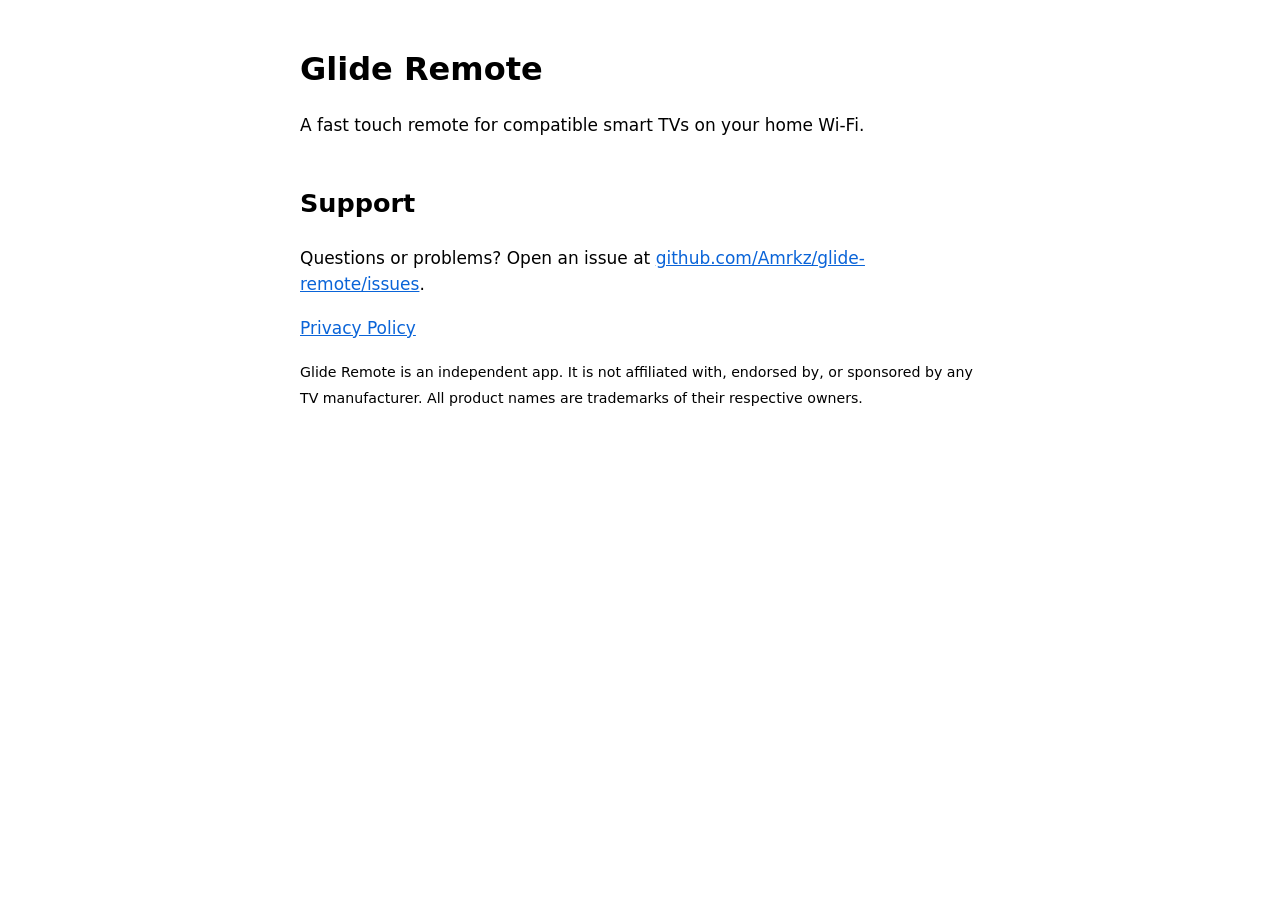
==== index.html @ 2a5bd2a6 "Add support and privacy pages for Glide Remote" ====
<!doctype html>
<html lang="en">
<head>
<meta charset="utf-8">
<meta name="viewport" content="width=device-width, initial-scale=1">
<title>Glide Remote</title>
<style>
  :root { color-scheme: light dark; }
  body { font: 17px/1.55 -apple-system, system-ui, sans-serif; max-width: 680px; margin: 0 auto; padding: 24px 16px 64px; }
  h1 { font-size: 2rem; margin-bottom: 0.2em; }
  h2 { margin-top: 1.8em; }
  a { color: #0a64d8; }
</style>
</head>
<body>
<h1>Glide Remote</h1>
<p>A fast touch remote for compatible smart TVs on your home Wi-Fi.</p>
<h2>Support</h2>
<p>Questions or problems? Open an issue at <a href="https://github.com/Amrkz/glide-remote/issues">github.com/Amrkz/glide-remote/issues</a>.</p>
<p><a href="privacy.html">Privacy Policy</a></p>
<p><small>Glide Remote is an independent app. It is not affiliated with, endorsed by, or sponsored by any TV manufacturer. All product names are trademarks of their respective owners.</small></p>
</body>
</html>
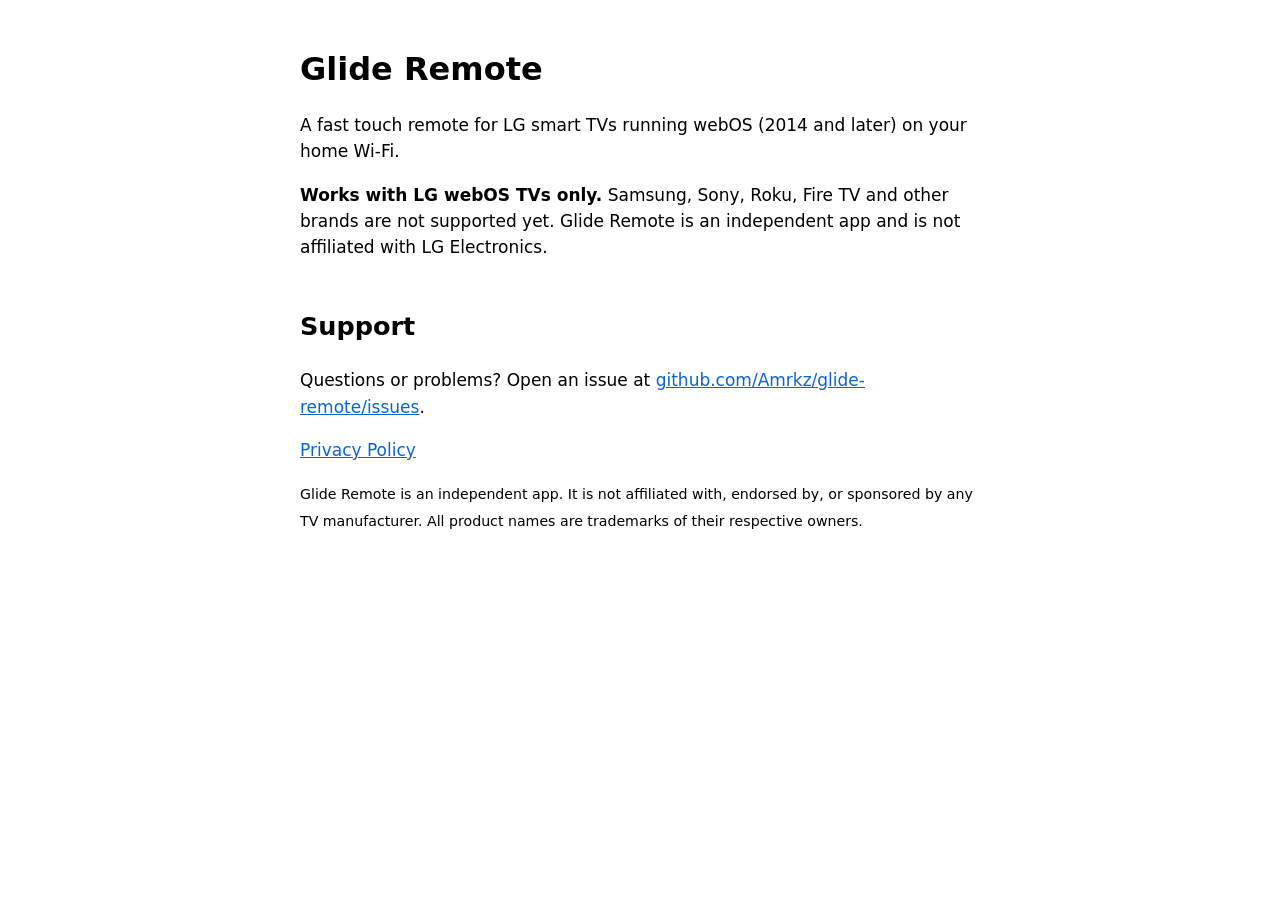
==== commit e034c7ad: "Support page: state LG webOS TVs only" ====
--- a/index.html
+++ b/index.html
@@ -14,7 +14,8 @@
 </head>
 <body>
 <h1>Glide Remote</h1>
-<p>A fast touch remote for compatible smart TVs on your home Wi-Fi.</p>
+<p>A fast touch remote for LG smart TVs running webOS (2014 and later) on your home Wi-Fi.</p>
+<p><strong>Works with LG webOS TVs only.</strong> Samsung, Sony, Roku, Fire TV and other brands are not supported yet. Glide Remote is an independent app and is not affiliated with LG Electronics.</p>
 <h2>Support</h2>
 <p>Questions or problems? Open an issue at <a href="https://github.com/Amrkz/glide-remote/issues">github.com/Amrkz/glide-remote/issues</a>.</p>
 <p><a href="privacy.html">Privacy Policy</a></p>
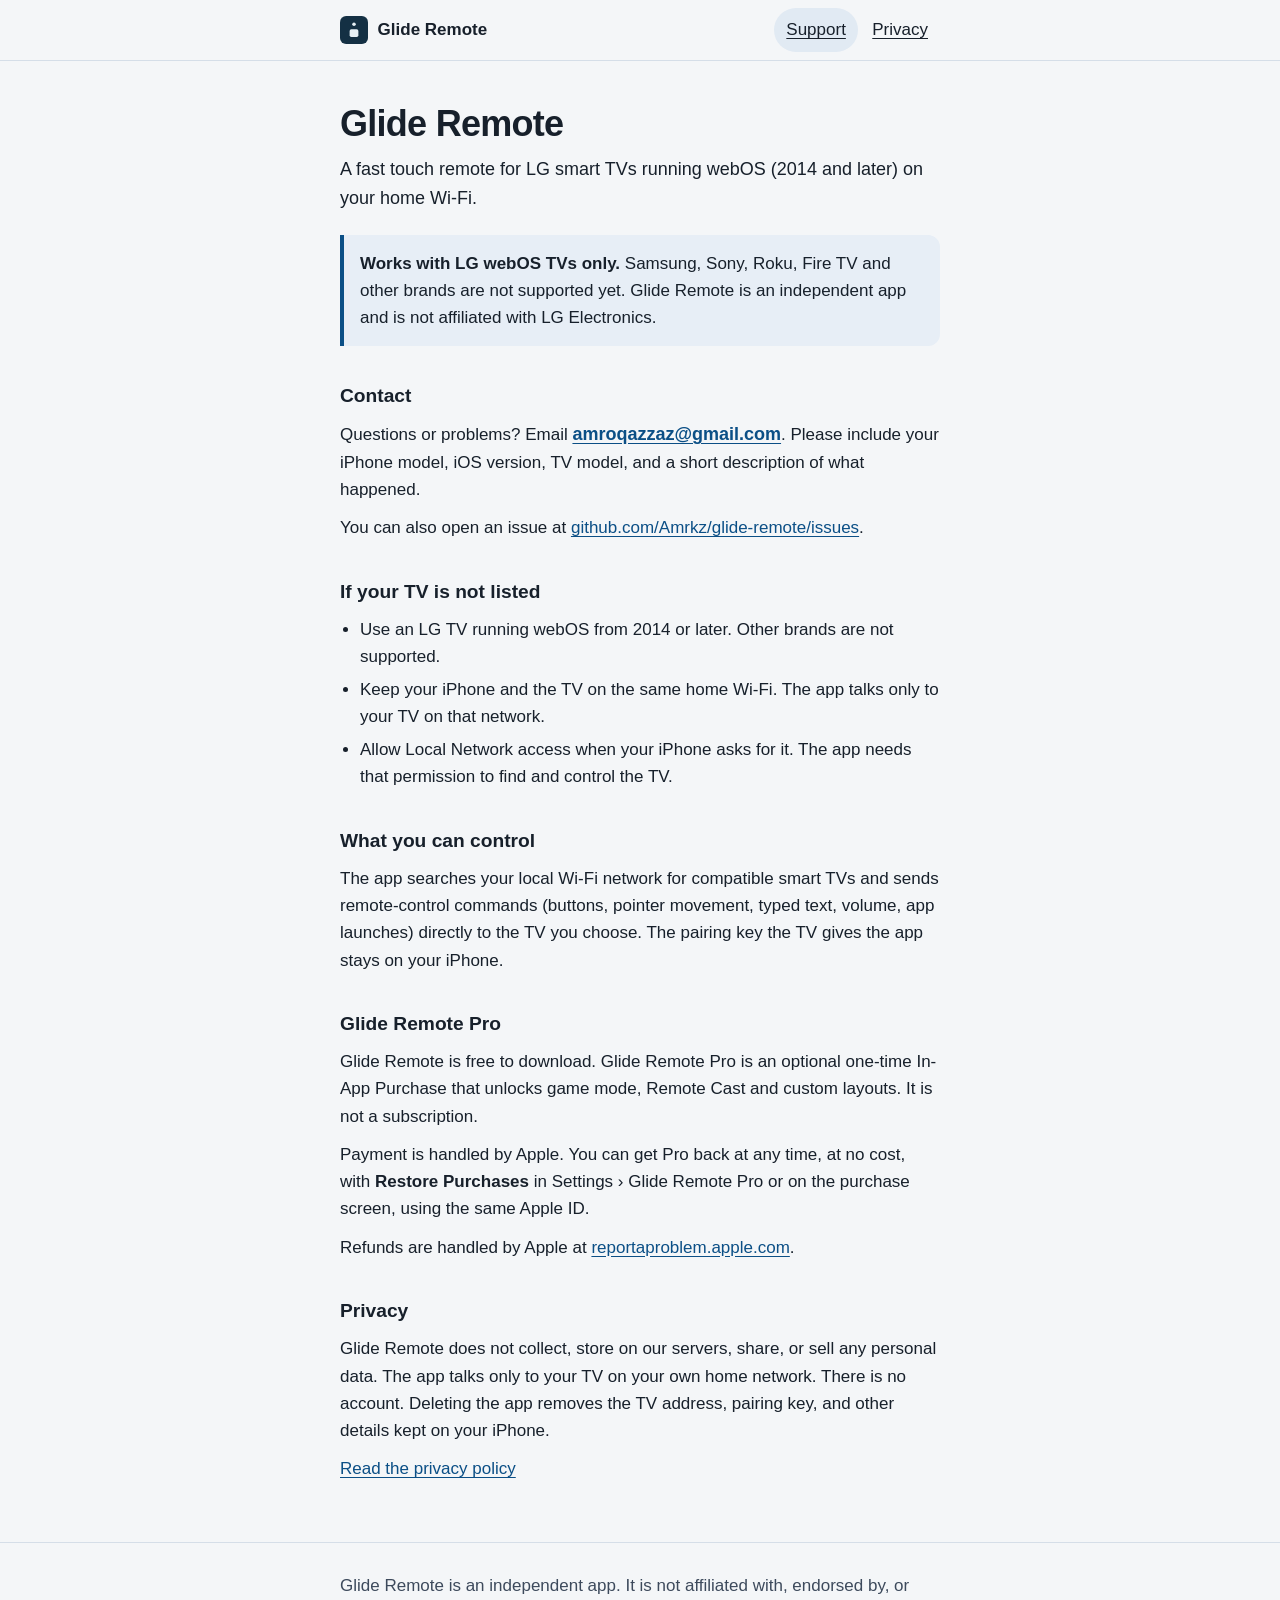
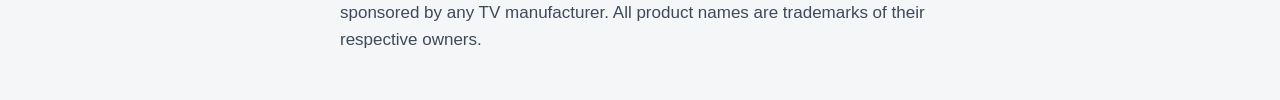
==== commit a3c6c48f: "Make the Glide Remote support site clearer for App Review Add a visible support email, shared stylin" ====
--- a/index.html
+++ b/index.html
@@ -1,24 +1,67 @@
 <!doctype html>
 <html lang="en">
 <head>
-<meta charset="utf-8">
-<meta name="viewport" content="width=device-width, initial-scale=1">
-<title>Glide Remote</title>
-<style>
-  :root { color-scheme: light dark; }
-  body { font: 17px/1.55 -apple-system, system-ui, sans-serif; max-width: 680px; margin: 0 auto; padding: 24px 16px 64px; }
-  h1 { font-size: 2rem; margin-bottom: 0.2em; }
-  h2 { margin-top: 1.8em; }
-  a { color: #0a64d8; }
-</style>
+  <meta charset="utf-8">
+  <meta name="viewport" content="width=device-width, initial-scale=1">
+  <title>Glide Remote — Support</title>
+  <meta name="description" content="Help for Glide Remote, a touch remote for LG webOS TVs on your home Wi-Fi. Contact, compatibility, and Glide Remote Pro.">
+  <link rel="canonical" href="https://amrkz.github.io/glide-remote/">
+  <link rel="privacy-policy" href="https://amrkz.github.io/glide-remote/privacy.html">
+  <link rel="icon" href="favicon.svg" type="image/svg+xml">
+  <link rel="stylesheet" href="styles.css">
+  <meta name="theme-color" content="#f4f6f8" media="(prefers-color-scheme: light)">
+  <meta name="theme-color" content="#10151b" media="(prefers-color-scheme: dark)">
+  <meta property="og:title" content="Glide Remote — Support">
+  <meta property="og:description" content="Help for Glide Remote, a touch remote for LG webOS TVs on your home Wi-Fi. Contact, compatibility, and Glide Remote Pro.">
+  <meta property="og:type" content="website">
+  <meta property="og:url" content="https://amrkz.github.io/glide-remote/">
 </head>
 <body>
-<h1>Glide Remote</h1>
-<p>A fast touch remote for LG smart TVs running webOS (2014 and later) on your home Wi-Fi.</p>
-<p><strong>Works with LG webOS TVs only.</strong> Samsung, Sony, Roku, Fire TV and other brands are not supported yet. Glide Remote is an independent app and is not affiliated with LG Electronics.</p>
-<h2>Support</h2>
-<p>Questions or problems? Open an issue at <a href="https://github.com/Amrkz/glide-remote/issues">github.com/Amrkz/glide-remote/issues</a>.</p>
-<p><a href="privacy.html">Privacy Policy</a></p>
-<p><small>Glide Remote is an independent app. It is not affiliated with, endorsed by, or sponsored by any TV manufacturer. All product names are trademarks of their respective owners.</small></p>
+  <a class="skip" href="#content">Skip to content</a>
+  <header class="site-header">
+    <div class="wrap header-bar">
+      <a class="brand" href="index.html">
+        <img src="favicon.svg" alt="" width="28" height="28">
+        Glide Remote
+      </a>
+      <nav aria-label="Site">
+        <a href="index.html" aria-current="page">Support</a>
+        <a href="privacy.html">Privacy</a>
+      </nav>
+    </div>
+  </header>
+  <main id="content" class="wrap">
+    <h1>Glide Remote</h1>
+    <p class="lead">A fast touch remote for LG smart TVs running webOS (2014 and later) on your home Wi-Fi.</p>
+    <p class="notice"><strong>Works with LG webOS TVs only.</strong> Samsung, Sony, Roku, Fire TV and other brands are not supported yet. Glide Remote is an independent app and is not affiliated with LG Electronics.</p>
+
+    <h2>Contact</h2>
+    <p class="contact">Questions or problems? Email <a href="mailto:amroqazzaz@gmail.com">amroqazzaz@gmail.com</a>. Please include your iPhone model, iOS version, TV model, and a short description of what happened.</p>
+    <p>You can also open an issue at <a href="https://github.com/Amrkz/glide-remote/issues">github.com/Amrkz/glide-remote/issues</a>.</p>
+
+    <h2>If your TV is not listed</h2>
+    <ul>
+      <li>Use an LG TV running webOS from 2014 or later. Other brands are not supported.</li>
+      <li>Keep your iPhone and the TV on the same home Wi-Fi. The app talks only to your TV on that network.</li>
+      <li>Allow Local Network access when your iPhone asks for it. The app needs that permission to find and control the TV.</li>
+    </ul>
+
+    <h2>What you can control</h2>
+    <p>The app searches your local Wi-Fi network for compatible smart TVs and sends remote-control commands (buttons, pointer movement, typed text, volume, app launches) directly to the TV you choose. The pairing key the TV gives the app stays on your iPhone.</p>
+
+    <h2>Glide Remote Pro</h2>
+    <p>Glide Remote is free to download. Glide Remote Pro is an optional one-time In-App Purchase that unlocks game mode, Remote Cast and custom layouts. It is not a subscription.</p>
+    <p>Payment is handled by Apple. You can get Pro back at any time, at no cost, with <strong>Restore Purchases</strong> in Settings &rsaquo; Glide Remote Pro or on the purchase screen, using the same Apple ID.</p>
+    <p>Refunds are handled by Apple at <a href="https://reportaproblem.apple.com">reportaproblem.apple.com</a>.</p>
+
+    <h2>Privacy</h2>
+    <p>Glide Remote does not collect, store on our servers, share, or sell any personal data. The app talks only to your TV on your own home network. There is no account. Deleting the app removes the TV address, pairing key, and other details kept on your iPhone.</p>
+    <p><a href="privacy.html">Read the privacy policy</a></p>
+  </main>
+  <footer class="site-footer">
+    <div class="wrap">
+      <p>Glide Remote is an independent app. It is not affiliated with, endorsed by, or sponsored by any TV manufacturer. All product names are trademarks of their respective owners.</p>
+    </div>
+  </footer>
 </body>
 </html>
--- a/styles.css
+++ b/styles.css
@@ -0,0 +1,193 @@
+/* Shared look for the Glide Remote support site.
+   Light colors are on :root. Dark colors are in the block below.
+   To recolor the site, change those variables. */
+
+:root {
+  color-scheme: light dark;
+  --bg: #f4f6f8;
+  --ink: #17202b;
+  --muted: #3d4a5c;
+  --link: #0b4f86;
+  --line: #d5dee8;
+  --notice-bg: #e7eef6;
+  --nav-current: #e1eaf3;
+  --focus: #0b4f86;
+}
+
+@media (prefers-color-scheme: dark) {
+  :root {
+    --bg: #10151b;
+    --ink: #eef3f8;
+    --muted: #c5d0dc;
+    --link: #a9cffc;
+    --line: #2c3846;
+    --notice-bg: #182430;
+    --nav-current: #223140;
+    --focus: #a9cffc;
+  }
+}
+
+* { box-sizing: border-box; }
+
+html { background: var(--bg); }
+
+body {
+  margin: 0;
+  background: var(--bg);
+  color: var(--ink);
+  font: 17px/1.6 -apple-system, BlinkMacSystemFont, "Segoe UI", Helvetica, Arial, sans-serif;
+}
+
+.skip {
+  position: absolute;
+  left: 1rem;
+  top: 1rem;
+  transform: translateY(-200%);
+  background: var(--ink);
+  color: var(--bg);
+  padding: 0.5rem 0.75rem;
+  z-index: 5;
+  text-decoration: none;
+}
+
+.skip:focus { transform: none; }
+
+.wrap {
+  max-width: 40rem;
+  margin: 0 auto;
+  padding-left: max(1.25rem, env(safe-area-inset-left));
+  padding-right: max(1.25rem, env(safe-area-inset-right));
+}
+
+.site-header {
+  border-bottom: 1px solid var(--line);
+  padding-top: env(safe-area-inset-top);
+}
+
+.header-bar {
+  display: flex;
+  flex-wrap: wrap;
+  align-items: center;
+  justify-content: space-between;
+  gap: 0.25rem 1rem;
+  padding-top: 0.5rem;
+  padding-bottom: 0.5rem;
+}
+
+.brand {
+  display: inline-flex;
+  align-items: center;
+  gap: 0.6rem;
+  min-height: 44px;
+  color: var(--ink);
+  font-weight: 700;
+  text-decoration: none;
+}
+
+.brand img {
+  width: 28px;
+  height: 28px;
+  display: block;
+}
+
+nav {
+  display: flex;
+  flex-wrap: nowrap;
+  gap: 0.15rem;
+}
+
+nav a {
+  display: inline-flex;
+  align-items: center;
+  min-height: 44px;
+  padding: 0.35rem 0.75rem;
+  border-radius: 999px;
+  color: var(--ink);
+  text-decoration: underline;
+  text-underline-offset: 0.2em;
+}
+
+nav a[aria-current="page"] {
+  background: var(--nav-current);
+}
+
+main { padding-top: 2.25rem; padding-bottom: 3rem; }
+
+h1 {
+  margin: 0.35rem 0 0.6rem;
+  font-size: clamp(1.8rem, 5vw, 2.25rem);
+  line-height: 1.15;
+  letter-spacing: -0.02em;
+}
+
+h2 {
+  margin: 2.4rem 0 0.6rem;
+  font-size: 1.2rem;
+  line-height: 1.3;
+}
+
+p, ul { margin: 0.7rem 0; }
+
+.lead { font-size: 1.125rem; }
+
+.updated { color: var(--muted); margin-top: 0; }
+
+.notice {
+  background: var(--notice-bg);
+  border-left: 4px solid var(--link);
+  border-radius: 0 12px 12px 0;
+  padding: 0.9rem 1rem;
+  margin: 1.4rem 0 0.4rem;
+}
+
+ul { padding-left: 1.25rem; }
+
+li + li { margin-top: 0.35rem; }
+
+a {
+  text-decoration-thickness: 1px;
+  text-underline-offset: 0.15em;
+  overflow-wrap: break-word;
+}
+
+main a {
+  color: var(--link);
+  text-decoration: underline;
+}
+
+main a:visited { color: var(--link); }
+
+.contact a {
+  font-size: 1.125rem;
+  font-weight: 700;
+}
+
+:focus-visible {
+  outline: 3px solid var(--focus);
+  outline-offset: 3px;
+}
+
+.site-footer {
+  border-top: 1px solid var(--line);
+  padding-top: 1.4rem;
+  padding-bottom: max(2.5rem, env(safe-area-inset-bottom));
+  color: var(--muted);
+}
+
+.site-footer p { margin: 0.4rem 0; }
+
+.site-footer a,
+.site-footer a:visited {
+  color: var(--link);
+  text-decoration: underline;
+}
+
+@media print {
+  .skip, nav { display: none; }
+  body { background: #fff; color: #000; }
+  a[href^="http"]::after,
+  a[href^="mailto:"]::after {
+    content: " (" attr(href) ")";
+    font-size: 0.9em;
+  }
+}
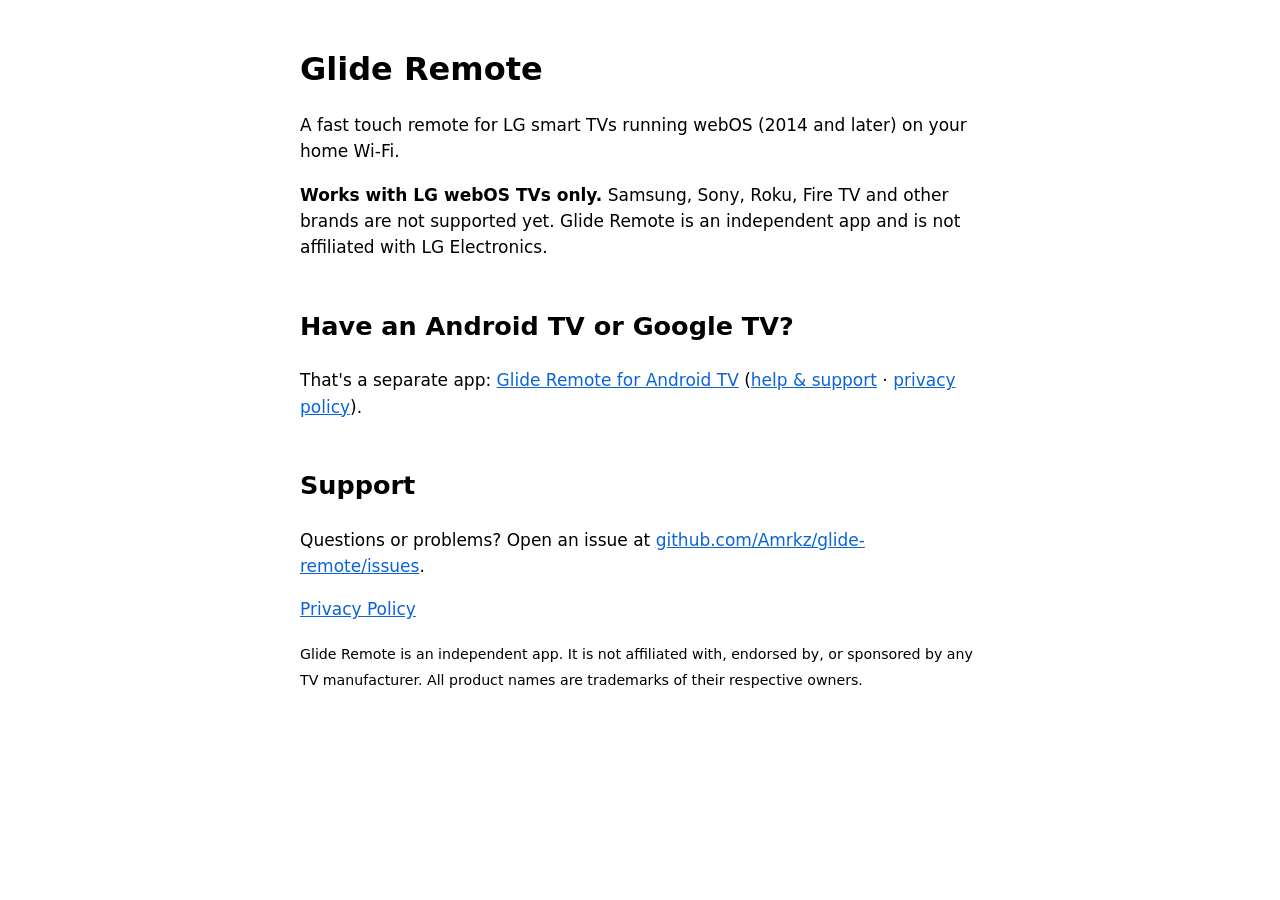
==== commit aafd5047: "Add Glide Remote for Android TV support and privacy pages New /android-tv/ folder (index, support, p" ====
--- a/index.html
+++ b/index.html
@@ -1,67 +1,26 @@
 <!doctype html>
 <html lang="en">
 <head>
-  <meta charset="utf-8">
-  <meta name="viewport" content="width=device-width, initial-scale=1">
-  <title>Glide Remote — Support</title>
-  <meta name="description" content="Help for Glide Remote, a touch remote for LG webOS TVs on your home Wi-Fi. Contact, compatibility, and Glide Remote Pro.">
-  <link rel="canonical" href="https://amrkz.github.io/glide-remote/">
-  <link rel="privacy-policy" href="https://amrkz.github.io/glide-remote/privacy.html">
-  <link rel="icon" href="favicon.svg" type="image/svg+xml">
-  <link rel="stylesheet" href="styles.css">
-  <meta name="theme-color" content="#f4f6f8" media="(prefers-color-scheme: light)">
-  <meta name="theme-color" content="#10151b" media="(prefers-color-scheme: dark)">
-  <meta property="og:title" content="Glide Remote — Support">
-  <meta property="og:description" content="Help for Glide Remote, a touch remote for LG webOS TVs on your home Wi-Fi. Contact, compatibility, and Glide Remote Pro.">
-  <meta property="og:type" content="website">
-  <meta property="og:url" content="https://amrkz.github.io/glide-remote/">
+<meta charset="utf-8">
+<meta name="viewport" content="width=device-width, initial-scale=1">
+<title>Glide Remote</title>
+<style>
+  :root { color-scheme: light dark; }
+  body { font: 17px/1.55 -apple-system, system-ui, sans-serif; max-width: 680px; margin: 0 auto; padding: 24px 16px 64px; }
+  h1 { font-size: 2rem; margin-bottom: 0.2em; }
+  h2 { margin-top: 1.8em; }
+  a { color: #0a64d8; }
+</style>
 </head>
 <body>
-  <a class="skip" href="#content">Skip to content</a>
-  <header class="site-header">
-    <div class="wrap header-bar">
-      <a class="brand" href="index.html">
-        <img src="favicon.svg" alt="" width="28" height="28">
-        Glide Remote
-      </a>
-      <nav aria-label="Site">
-        <a href="index.html" aria-current="page">Support</a>
-        <a href="privacy.html">Privacy</a>
-      </nav>
-    </div>
-  </header>
-  <main id="content" class="wrap">
-    <h1>Glide Remote</h1>
-    <p class="lead">A fast touch remote for LG smart TVs running webOS (2014 and later) on your home Wi-Fi.</p>
-    <p class="notice"><strong>Works with LG webOS TVs only.</strong> Samsung, Sony, Roku, Fire TV and other brands are not supported yet. Glide Remote is an independent app and is not affiliated with LG Electronics.</p>
-
-    <h2>Contact</h2>
-    <p class="contact">Questions or problems? Email <a href="mailto:amroqazzaz@gmail.com">amroqazzaz@gmail.com</a>. Please include your iPhone model, iOS version, TV model, and a short description of what happened.</p>
-    <p>You can also open an issue at <a href="https://github.com/Amrkz/glide-remote/issues">github.com/Amrkz/glide-remote/issues</a>.</p>
-
-    <h2>If your TV is not listed</h2>
-    <ul>
-      <li>Use an LG TV running webOS from 2014 or later. Other brands are not supported.</li>
-      <li>Keep your iPhone and the TV on the same home Wi-Fi. The app talks only to your TV on that network.</li>
-      <li>Allow Local Network access when your iPhone asks for it. The app needs that permission to find and control the TV.</li>
-    </ul>
-
-    <h2>What you can control</h2>
-    <p>The app searches your local Wi-Fi network for compatible smart TVs and sends remote-control commands (buttons, pointer movement, typed text, volume, app launches) directly to the TV you choose. The pairing key the TV gives the app stays on your iPhone.</p>
-
-    <h2>Glide Remote Pro</h2>
-    <p>Glide Remote is free to download. Glide Remote Pro is an optional one-time In-App Purchase that unlocks game mode, Remote Cast and custom layouts. It is not a subscription.</p>
-    <p>Payment is handled by Apple. You can get Pro back at any time, at no cost, with <strong>Restore Purchases</strong> in Settings &rsaquo; Glide Remote Pro or on the purchase screen, using the same Apple ID.</p>
-    <p>Refunds are handled by Apple at <a href="https://reportaproblem.apple.com">reportaproblem.apple.com</a>.</p>
-
-    <h2>Privacy</h2>
-    <p>Glide Remote does not collect, store on our servers, share, or sell any personal data. The app talks only to your TV on your own home network. There is no account. Deleting the app removes the TV address, pairing key, and other details kept on your iPhone.</p>
-    <p><a href="privacy.html">Read the privacy policy</a></p>
-  </main>
-  <footer class="site-footer">
-    <div class="wrap">
-      <p>Glide Remote is an independent app. It is not affiliated with, endorsed by, or sponsored by any TV manufacturer. All product names are trademarks of their respective owners.</p>
-    </div>
-  </footer>
+<h1>Glide Remote</h1>
+<p>A fast touch remote for LG smart TVs running webOS (2014 and later) on your home Wi-Fi.</p>
+<p><strong>Works with LG webOS TVs only.</strong> Samsung, Sony, Roku, Fire TV and other brands are not supported yet. Glide Remote is an independent app and is not affiliated with LG Electronics.</p>
+<h2>Have an Android TV or Google TV?</h2>
+<p>That's a separate app: <a href="android-tv/">Glide Remote for Android TV</a> (<a href="android-tv/support.html">help &amp; support</a> · <a href="android-tv/privacy.html">privacy policy</a>).</p>
+<h2>Support</h2>
+<p>Questions or problems? Open an issue at <a href="https://github.com/Amrkz/glide-remote/issues">github.com/Amrkz/glide-remote/issues</a>.</p>
+<p><a href="privacy.html">Privacy Policy</a></p>
+<p><small>Glide Remote is an independent app. It is not affiliated with, endorsed by, or sponsored by any TV manufacturer. All product names are trademarks of their respective owners.</small></p>
 </body>
 </html>
